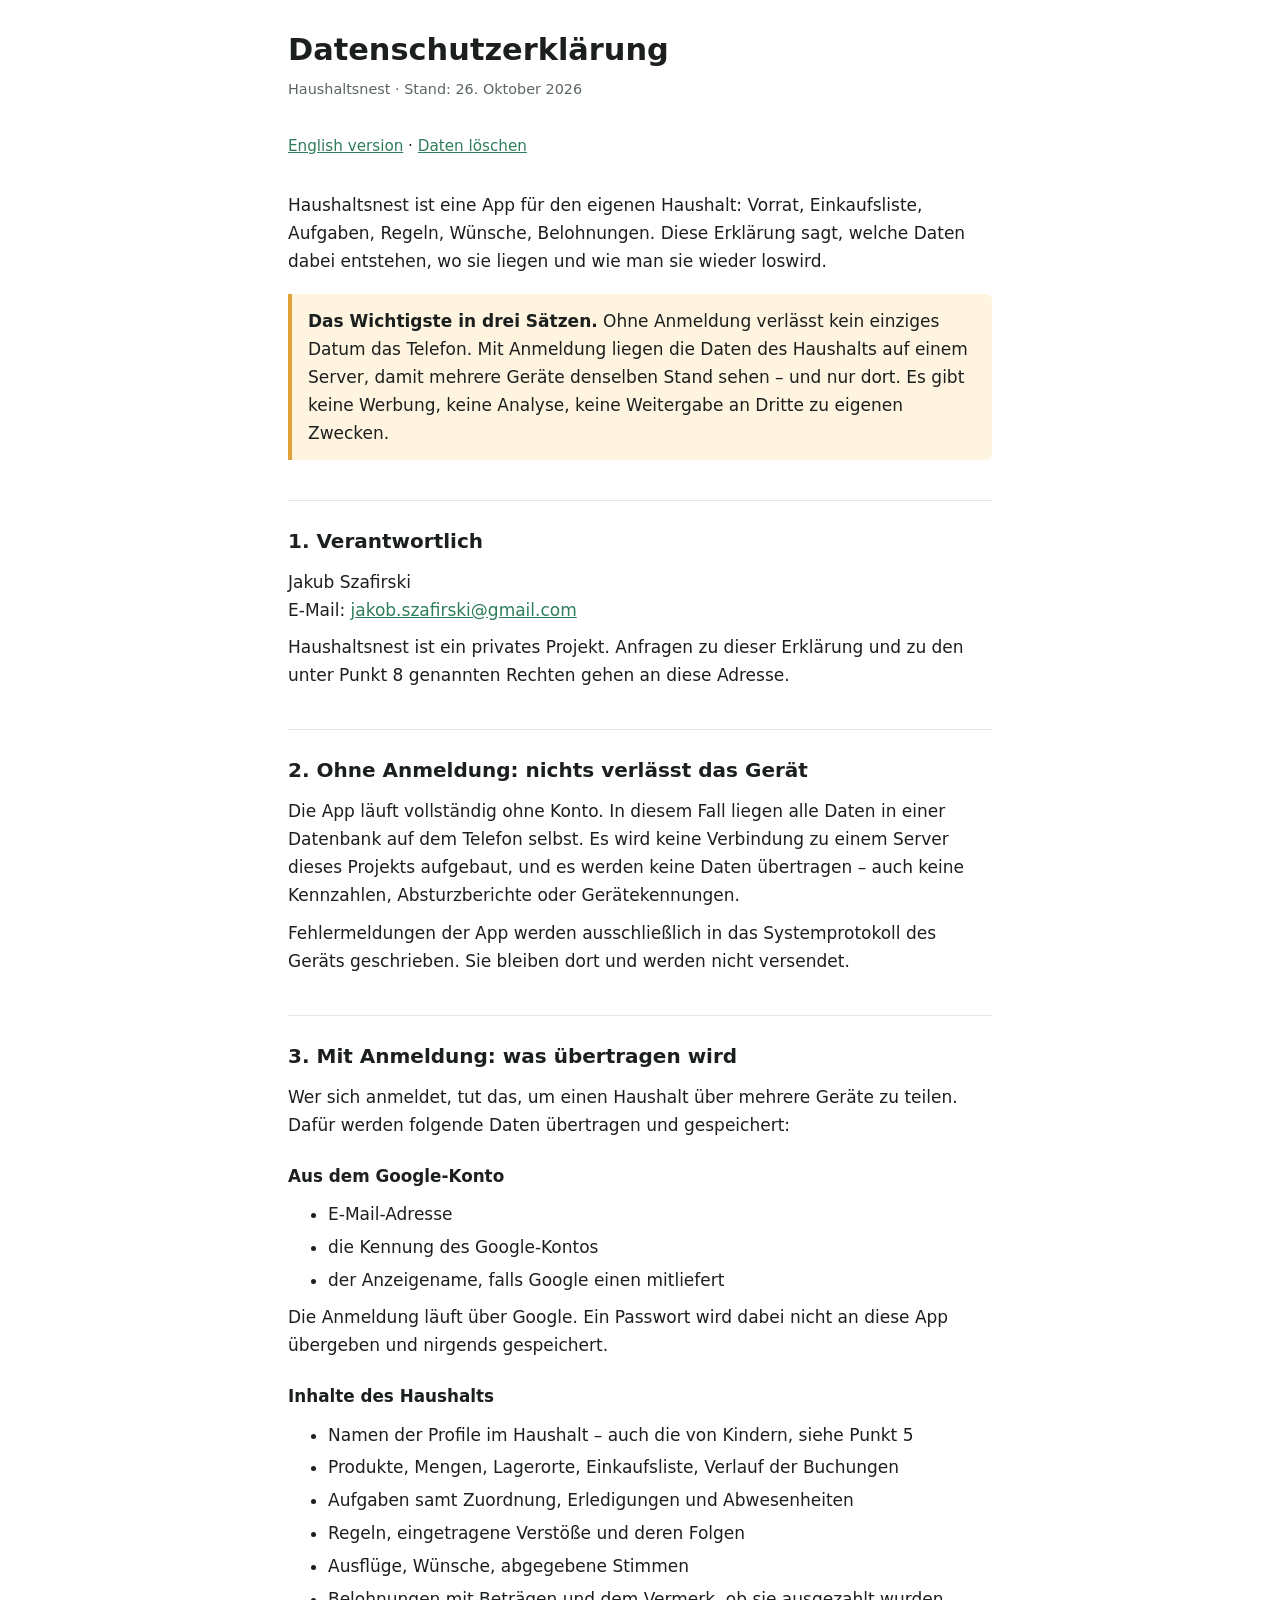
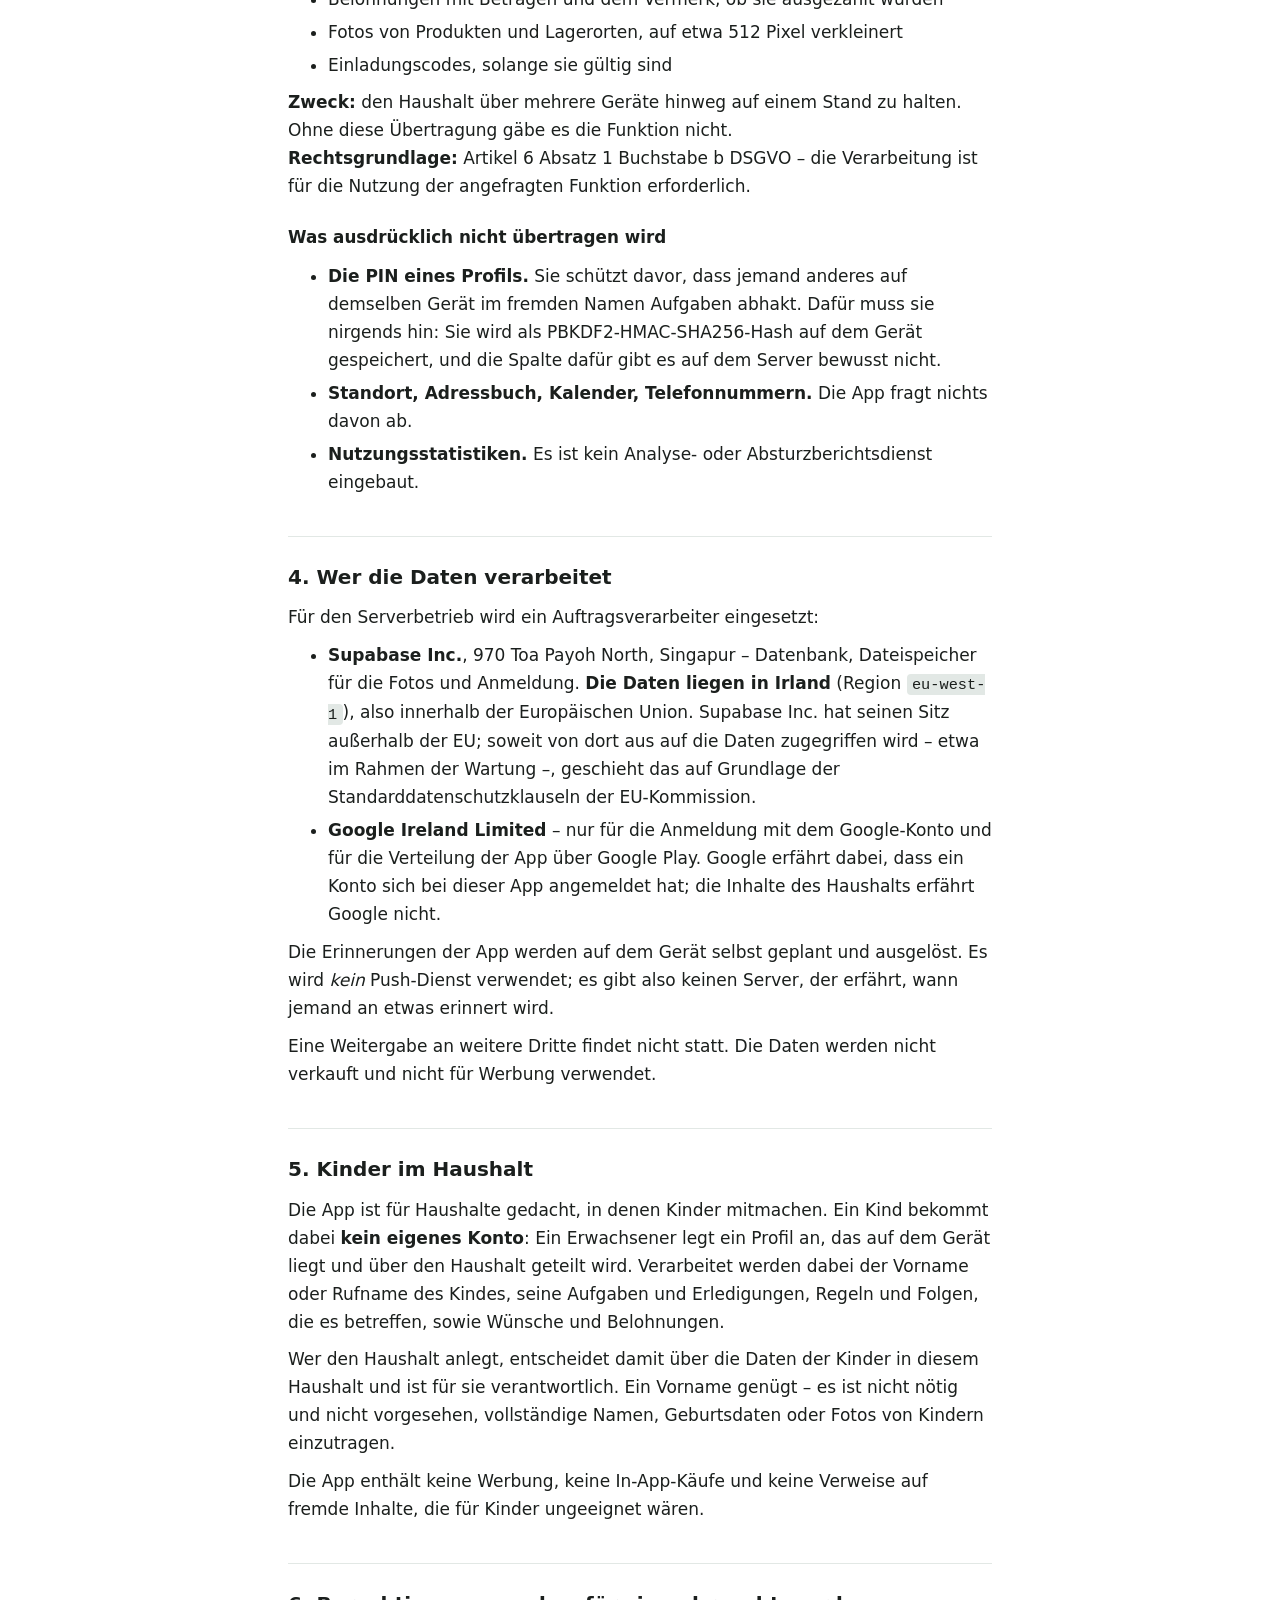
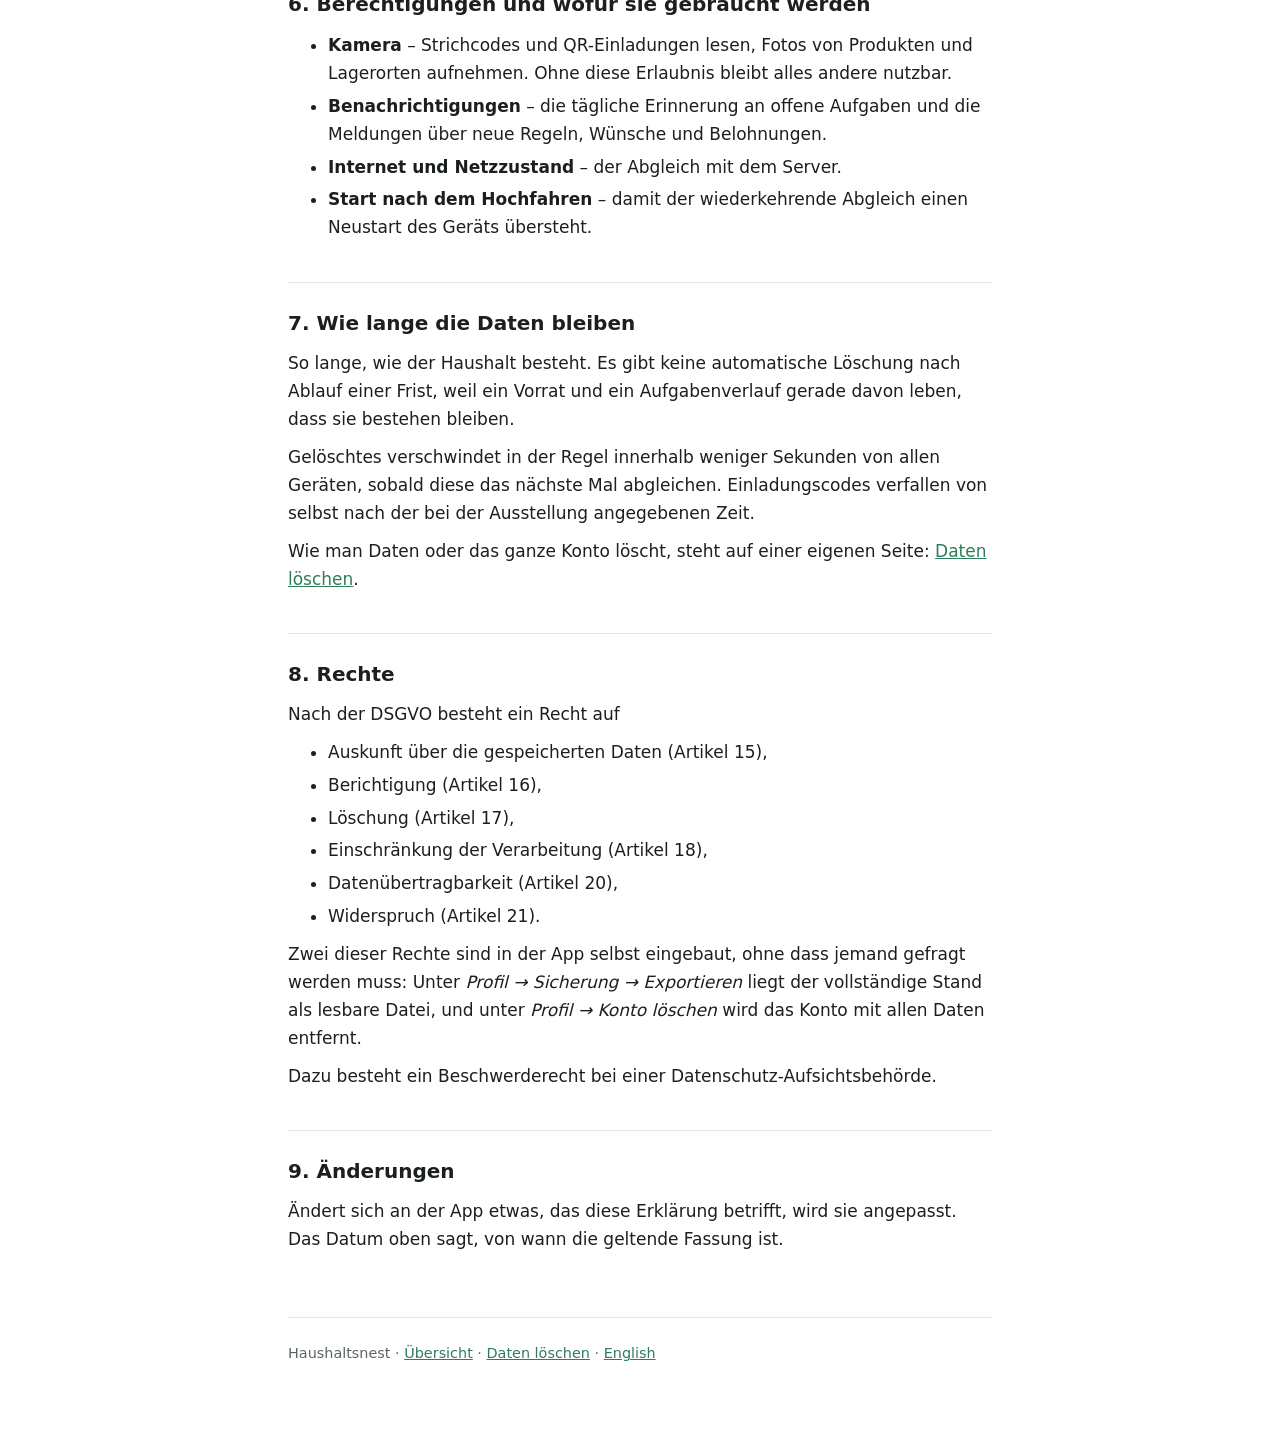
==== docs/datenschutz.html @ 82956542 "Datenschutzerklaerung und Loeschseite" ====
<!DOCTYPE html>
<html lang="de">
<head>
<meta charset="utf-8">
<meta name="viewport" content="width=device-width, initial-scale=1">
<title>Datenschutzerklärung – Haushaltsnest</title>
<link rel="stylesheet" href="stil.css">
</head>
<body>
<main>

<h1>Datenschutzerklärung</h1>
<p class="stand">Haushaltsnest · Stand: 26. Oktober 2026</p>

<p class="sprachen"><a href="privacy.html">English version</a> · <a href="loeschung.html">Daten löschen</a></p>

<p>
    Haushaltsnest ist eine App für den eigenen Haushalt: Vorrat, Einkaufsliste, Aufgaben,
    Regeln, Wünsche, Belohnungen. Diese Erklärung sagt, welche Daten dabei entstehen, wo
    sie liegen und wie man sie wieder loswird.
</p>

<div class="merk">
    <strong>Das Wichtigste in drei Sätzen.</strong> Ohne Anmeldung verlässt kein einziges
    Datum das Telefon. Mit Anmeldung liegen die Daten des Haushalts auf einem Server, damit
    mehrere Geräte denselben Stand sehen – und nur dort. Es gibt keine Werbung, keine
    Analyse, keine Weitergabe an Dritte zu eigenen Zwecken.
</div>

<h2>1. Verantwortlich</h2>
<p>
    Jakub Szafirski<br>
    E-Mail: <a href="mailto:jakob.szafirski@gmail.com">jakob.szafirski@gmail.com</a>
</p>
<p>
    Haushaltsnest ist ein privates Projekt. Anfragen zu dieser Erklärung und zu den unter
    Punkt 8 genannten Rechten gehen an diese Adresse.
</p>

<h2>2. Ohne Anmeldung: nichts verlässt das Gerät</h2>
<p>
    Die App läuft vollständig ohne Konto. In diesem Fall liegen alle Daten in einer
    Datenbank auf dem Telefon selbst. Es wird keine Verbindung zu einem Server dieses
    Projekts aufgebaut, und es werden keine Daten übertragen – auch keine Kennzahlen,
    Absturzberichte oder Gerätekennungen.
</p>
<p>
    Fehlermeldungen der App werden ausschließlich in das Systemprotokoll des Geräts
    geschrieben. Sie bleiben dort und werden nicht versendet.
</p>

<h2>3. Mit Anmeldung: was übertragen wird</h2>
<p>
    Wer sich anmeldet, tut das, um einen Haushalt über mehrere Geräte zu teilen. Dafür
    werden folgende Daten übertragen und gespeichert:
</p>

<h3>Aus dem Google-Konto</h3>
<ul>
    <li>E-Mail-Adresse</li>
    <li>die Kennung des Google-Kontos</li>
    <li>der Anzeigename, falls Google einen mitliefert</li>
</ul>
<p>
    Die Anmeldung läuft über Google. Ein Passwort wird dabei nicht an diese App
    übergeben und nirgends gespeichert.
</p>

<h3>Inhalte des Haushalts</h3>
<ul>
    <li>Namen der Profile im Haushalt – auch die von Kindern, siehe Punkt 5</li>
    <li>Produkte, Mengen, Lagerorte, Einkaufsliste, Verlauf der Buchungen</li>
    <li>Aufgaben samt Zuordnung, Erledigungen und Abwesenheiten</li>
    <li>Regeln, eingetragene Verstöße und deren Folgen</li>
    <li>Ausflüge, Wünsche, abgegebene Stimmen</li>
    <li>Belohnungen mit Beträgen und dem Vermerk, ob sie ausgezahlt wurden</li>
    <li>Fotos von Produkten und Lagerorten, auf etwa 512 Pixel verkleinert</li>
    <li>Einladungscodes, solange sie gültig sind</li>
</ul>
<p>
    <strong>Zweck:</strong> den Haushalt über mehrere Geräte hinweg auf einem Stand zu
    halten. Ohne diese Übertragung gäbe es die Funktion nicht.<br>
    <strong>Rechtsgrundlage:</strong> Artikel 6 Absatz 1 Buchstabe b DSGVO – die
    Verarbeitung ist für die Nutzung der angefragten Funktion erforderlich.
</p>

<h3>Was ausdrücklich nicht übertragen wird</h3>
<ul>
    <li>
        <strong>Die PIN eines Profils.</strong> Sie schützt davor, dass jemand anderes auf
        demselben Gerät im fremden Namen Aufgaben abhakt. Dafür muss sie nirgends hin: Sie
        wird als PBKDF2-HMAC-SHA256-Hash auf dem Gerät gespeichert, und die Spalte dafür
        gibt es auf dem Server bewusst nicht.
    </li>
    <li>
        <strong>Standort, Adressbuch, Kalender, Telefonnummern.</strong> Die App fragt
        nichts davon ab.
    </li>
    <li>
        <strong>Nutzungsstatistiken.</strong> Es ist kein Analyse- oder
        Absturzberichtsdienst eingebaut.
    </li>
</ul>

<h2>4. Wer die Daten verarbeitet</h2>
<p>
    Für den Serverbetrieb wird ein Auftragsverarbeiter eingesetzt:
</p>
<ul>
    <li>
        <strong>Supabase Inc.</strong>, 970 Toa Payoh North, Singapur – Datenbank,
        Dateispeicher für die Fotos und Anmeldung. <strong>Die Daten liegen in Irland</strong>
        (Region <code>eu-west-1</code>), also innerhalb der Europäischen Union. Supabase Inc.
        hat seinen Sitz außerhalb der EU; soweit von dort aus auf die Daten zugegriffen wird –
        etwa im Rahmen der Wartung –, geschieht das auf Grundlage der
        Standarddatenschutzklauseln der EU-Kommission.
    </li>
    <li>
        <strong>Google Ireland Limited</strong> – nur für die Anmeldung mit dem
        Google-Konto und für die Verteilung der App über Google Play. Google erfährt dabei,
        dass ein Konto sich bei dieser App angemeldet hat; die Inhalte des Haushalts
        erfährt Google nicht.
    </li>
</ul>
<p>
    Die Erinnerungen der App werden auf dem Gerät selbst geplant und ausgelöst. Es wird
    <em>kein</em> Push-Dienst verwendet; es gibt also keinen Server, der erfährt, wann
    jemand an etwas erinnert wird.
</p>
<p>
    Eine Weitergabe an weitere Dritte findet nicht statt. Die Daten werden nicht verkauft
    und nicht für Werbung verwendet.
</p>

<h2>5. Kinder im Haushalt</h2>
<p>
    Die App ist für Haushalte gedacht, in denen Kinder mitmachen. Ein Kind bekommt dabei
    <strong>kein eigenes Konto</strong>: Ein Erwachsener legt ein Profil an, das auf dem
    Gerät liegt und über den Haushalt geteilt wird. Verarbeitet werden dabei der Vorname
    oder Rufname des Kindes, seine Aufgaben und Erledigungen, Regeln und Folgen, die es
    betreffen, sowie Wünsche und Belohnungen.
</p>
<p>
    Wer den Haushalt anlegt, entscheidet damit über die Daten der Kinder in diesem
    Haushalt und ist für sie verantwortlich. Ein Vorname genügt – es ist nicht nötig und
    nicht vorgesehen, vollständige Namen, Geburtsdaten oder Fotos von Kindern einzutragen.
</p>
<p>
    Die App enthält keine Werbung, keine In-App-Käufe und keine Verweise auf fremde
    Inhalte, die für Kinder ungeeignet wären.
</p>

<h2>6. Berechtigungen und wofür sie gebraucht werden</h2>
<ul>
    <li><strong>Kamera</strong> – Strichcodes und QR-Einladungen lesen, Fotos von Produkten
        und Lagerorten aufnehmen. Ohne diese Erlaubnis bleibt alles andere nutzbar.</li>
    <li><strong>Benachrichtigungen</strong> – die tägliche Erinnerung an offene Aufgaben
        und die Meldungen über neue Regeln, Wünsche und Belohnungen.</li>
    <li><strong>Internet und Netzzustand</strong> – der Abgleich mit dem Server.</li>
    <li><strong>Start nach dem Hochfahren</strong> – damit der wiederkehrende Abgleich
        einen Neustart des Geräts übersteht.</li>
</ul>

<h2>7. Wie lange die Daten bleiben</h2>
<p>
    So lange, wie der Haushalt besteht. Es gibt keine automatische Löschung nach Ablauf
    einer Frist, weil ein Vorrat und ein Aufgabenverlauf gerade davon leben, dass sie
    bestehen bleiben.
</p>
<p>
    Gelöschtes verschwindet in der Regel innerhalb weniger Sekunden von allen Geräten,
    sobald diese das nächste Mal abgleichen. Einladungscodes verfallen von selbst nach der
    bei der Ausstellung angegebenen Zeit.
</p>
<p>
    Wie man Daten oder das ganze Konto löscht, steht auf einer eigenen Seite:
    <a href="loeschung.html">Daten löschen</a>.
</p>

<h2>8. Rechte</h2>
<p>Nach der DSGVO besteht ein Recht auf</p>
<ul>
    <li>Auskunft über die gespeicherten Daten (Artikel 15),</li>
    <li>Berichtigung (Artikel 16),</li>
    <li>Löschung (Artikel 17),</li>
    <li>Einschränkung der Verarbeitung (Artikel 18),</li>
    <li>Datenübertragbarkeit (Artikel 20),</li>
    <li>Widerspruch (Artikel 21).</li>
</ul>
<p>
    Zwei dieser Rechte sind in der App selbst eingebaut, ohne dass jemand gefragt werden
    muss: Unter <em>Profil → Sicherung → Exportieren</em> liegt der vollständige Stand als
    lesbare Datei, und unter <em>Profil → Konto löschen</em> wird das Konto mit allen
    Daten entfernt.
</p>
<p>
    Dazu besteht ein Beschwerderecht bei einer Datenschutz-Aufsichtsbehörde.
</p>

<h2>9. Änderungen</h2>
<p>
    Ändert sich an der App etwas, das diese Erklärung betrifft, wird sie angepasst. Das
    Datum oben sagt, von wann die geltende Fassung ist.
</p>

<footer>
    Haushaltsnest · <a href="index.html">Übersicht</a> ·
    <a href="loeschung.html">Daten löschen</a> ·
    <a href="privacy.html">English</a>
</footer>

</main>
</body>
</html>
---- docs/stil.css ----
/*
    Eine Datei, keine Abhängigkeiten.

    Eine Datenschutzerklärung, die beim Aufruf eine Schriftart von einem fremden Server
    nachlädt, überträgt die IP-Adresse des Lesers an diesen Server – und widerspricht
    damit genau dem, was auf ihr steht. Deshalb: nur Systemschriften, keine Einbindung
    von außen, kein Skript.
*/

:root {
    --grund: #ffffff;
    --schrift: #1b1f1d;
    --leise: #5b6661;
    --akzent: #2e7d5b;
    --rand: #e2e8e5;
    --merk: #fff4e0;
    --merkrand: #e0a33c;
}

@media (prefers-color-scheme: dark) {
    :root {
        --grund: #141816;
        --schrift: #e8ece9;
        --leise: #9aa6a0;
        --akzent: #6cc79b;
        --rand: #2a302d;
        --merk: #33280f;
        --merkrand: #a87d26;
    }
}

* {
    box-sizing: border-box;
}

body {
    margin: 0;
    padding: 2rem 1rem 5rem;
    background: var(--grund);
    color: var(--schrift);
    font-family: system-ui, -apple-system, "Segoe UI", Roboto, sans-serif;
    font-size: 17px;
    line-height: 1.65;
}

main {
    max-width: 44rem;
    margin: 0 auto;
}

h1 {
    font-size: 1.9rem;
    line-height: 1.2;
    margin: 0 0 0.25rem;
}

h2 {
    font-size: 1.25rem;
    margin: 2.5rem 0 0.5rem;
    padding-top: 1.5rem;
    border-top: 1px solid var(--rand);
}

h3 {
    font-size: 1.05rem;
    margin: 1.5rem 0 0.4rem;
}

p,
ul,
ol {
    margin: 0.6rem 0;
}

li {
    margin: 0.3rem 0;
}

a {
    color: var(--akzent);
}

code {
    font-family: ui-monospace, "Cascadia Code", Consolas, monospace;
    font-size: 0.9em;
    background: var(--rand);
    padding: 0.1em 0.35em;
    border-radius: 4px;
}

.stand {
    color: var(--leise);
    font-size: 0.9rem;
    margin-bottom: 2rem;
}

.sprachen {
    margin-bottom: 2rem;
    font-size: 0.95rem;
}

/* Was im Text wirklich wichtig ist – sparsam verwenden. */
.merk {
    background: var(--merk);
    border-left: 4px solid var(--merkrand);
    padding: 0.8rem 1rem;
    margin: 1.2rem 0;
    border-radius: 0 6px 6px 0;
}

footer {
    margin-top: 4rem;
    padding-top: 1.5rem;
    border-top: 1px solid var(--rand);
    color: var(--leise);
    font-size: 0.9rem;
}
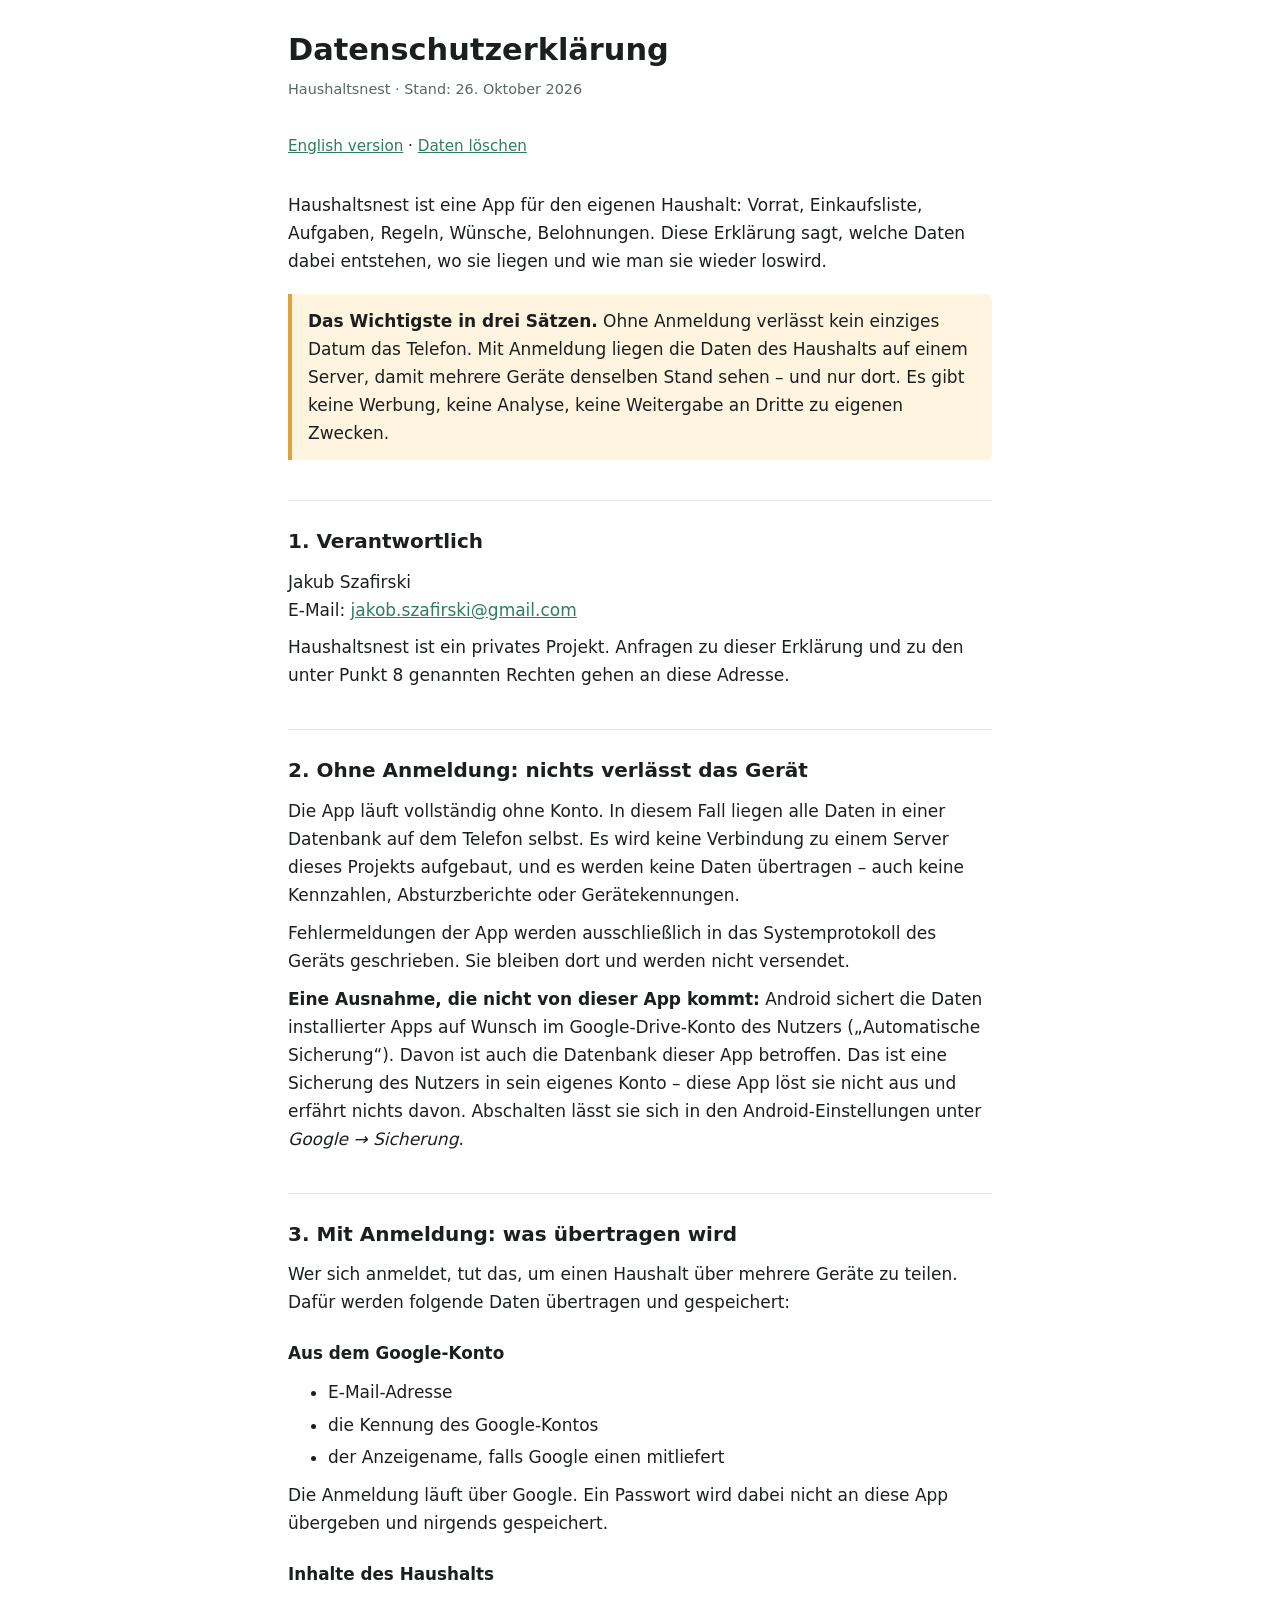
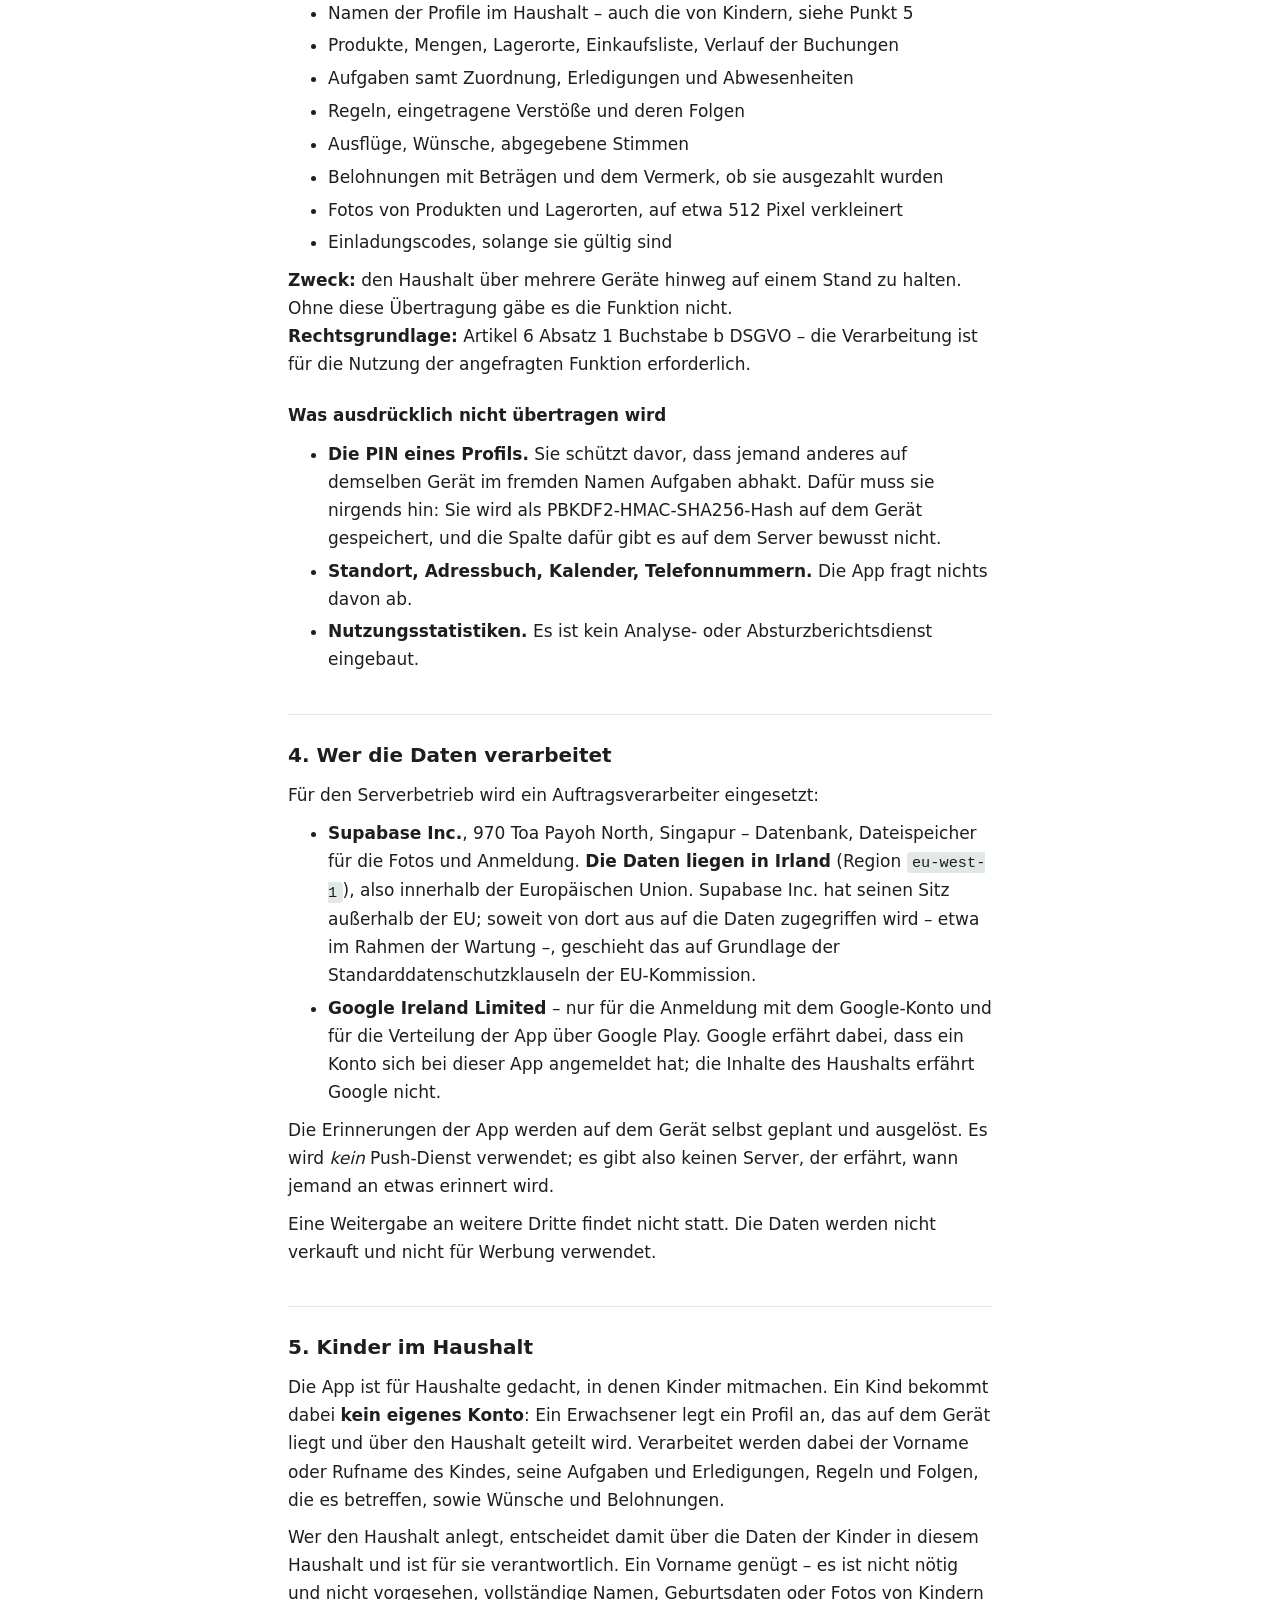
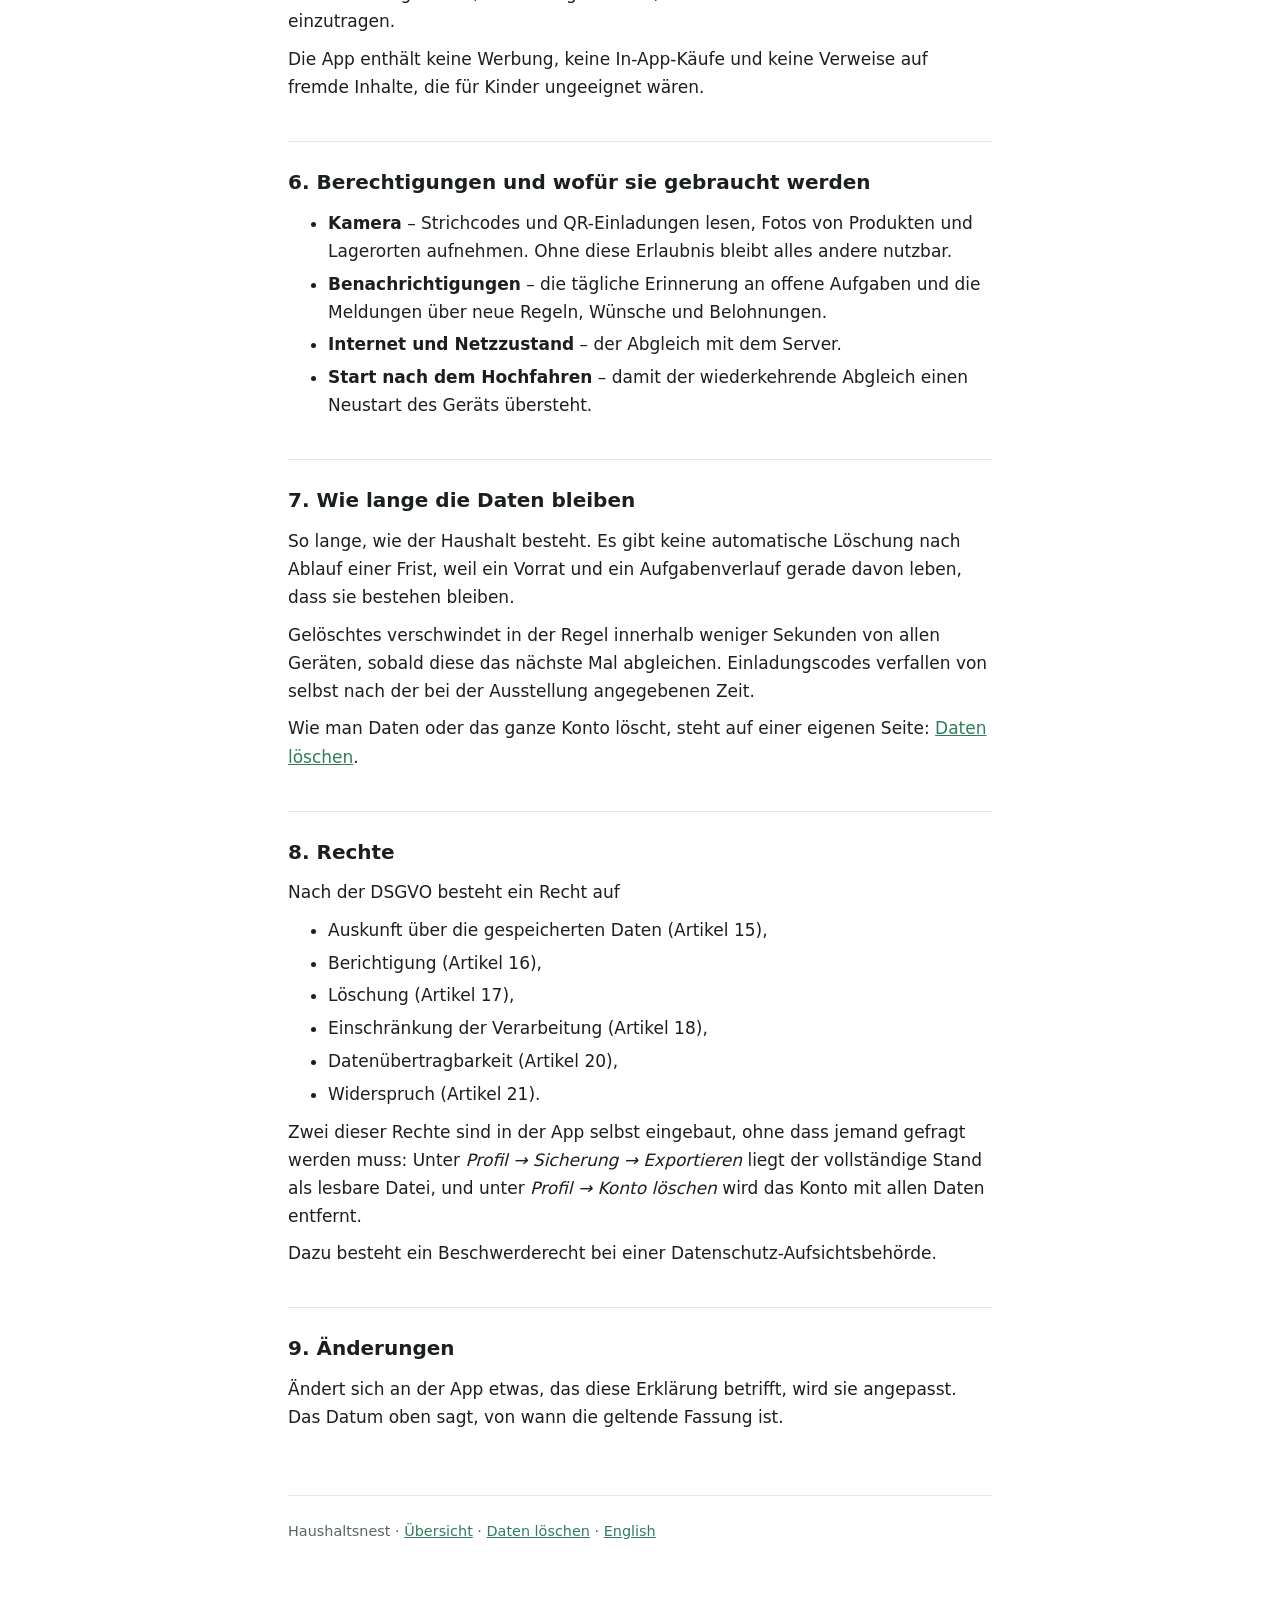
==== commit 8c1567ab: "Datenschutzerklaerung und Loeschseite" ====
--- a/docs/datenschutz.html
+++ b/docs/datenschutz.html
@@ -48,6 +48,14 @@
     Fehlermeldungen der App werden ausschließlich in das Systemprotokoll des Geräts
     geschrieben. Sie bleiben dort und werden nicht versendet.
 </p>
+<p>
+    <strong>Eine Ausnahme, die nicht von dieser App kommt:</strong> Android sichert die
+    Daten installierter Apps auf Wunsch im Google-Drive-Konto des Nutzers („Automatische
+    Sicherung“). Davon ist auch die Datenbank dieser App betroffen. Das ist eine Sicherung
+    des Nutzers in sein eigenes Konto – diese App löst sie nicht aus und erfährt nichts
+    davon. Abschalten lässt sie sich in den Android-Einstellungen unter
+    <em>Google → Sicherung</em>.
+</p>
 
 <h2>3. Mit Anmeldung: was übertragen wird</h2>
 <p>
